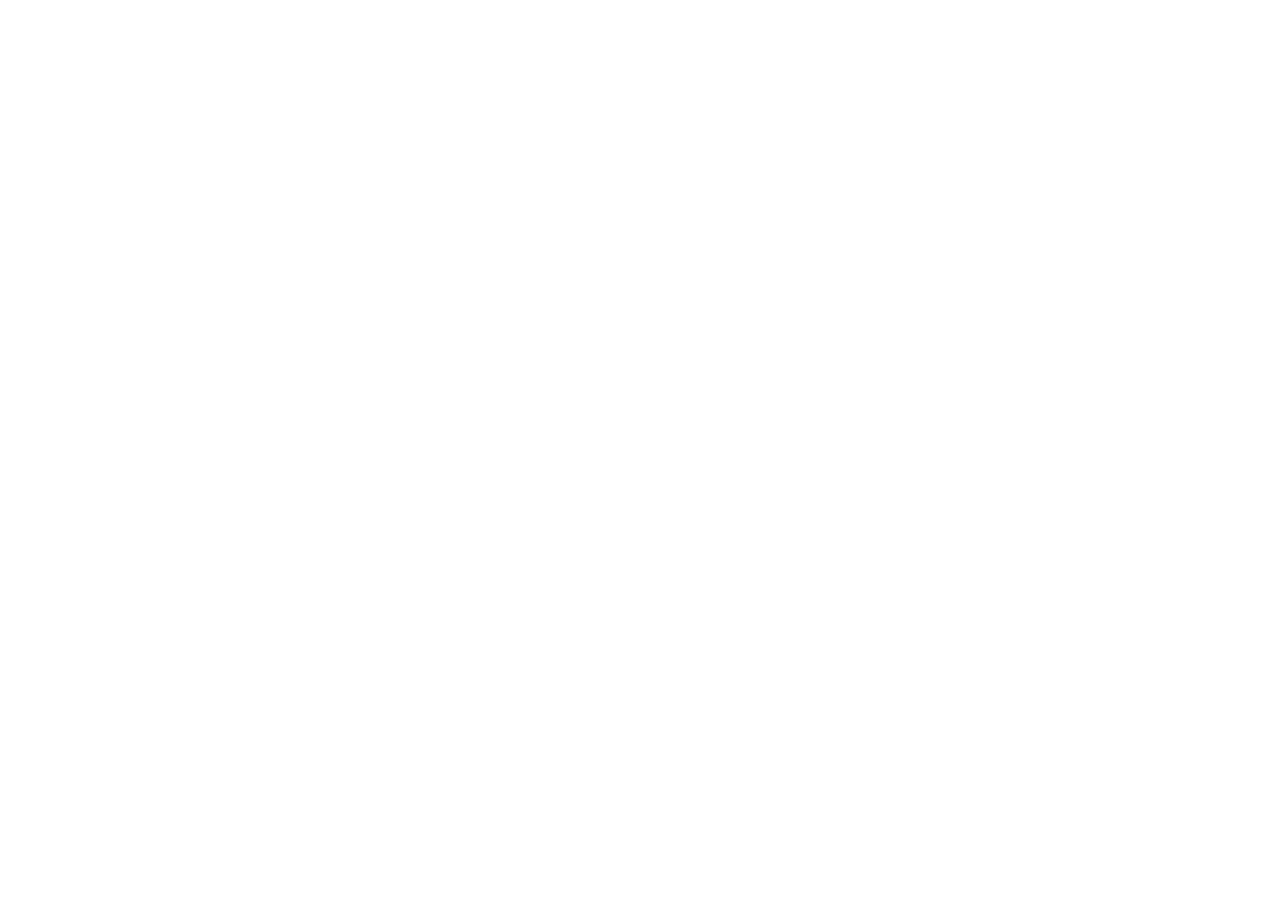
==== index.html @ 74a70662 "Created index.html" ====
<!DOCTYPE html>
<html lang="en">
<head>
    <meta charset="UTF-8">
    <meta http-equiv="X-UA-Compatible" content="IE=edge">
    <meta name="viewport" content="width=device-width, initial-scale=1.0">
    <title>Document</title>
</head>
<body>
    
</body>
</html>
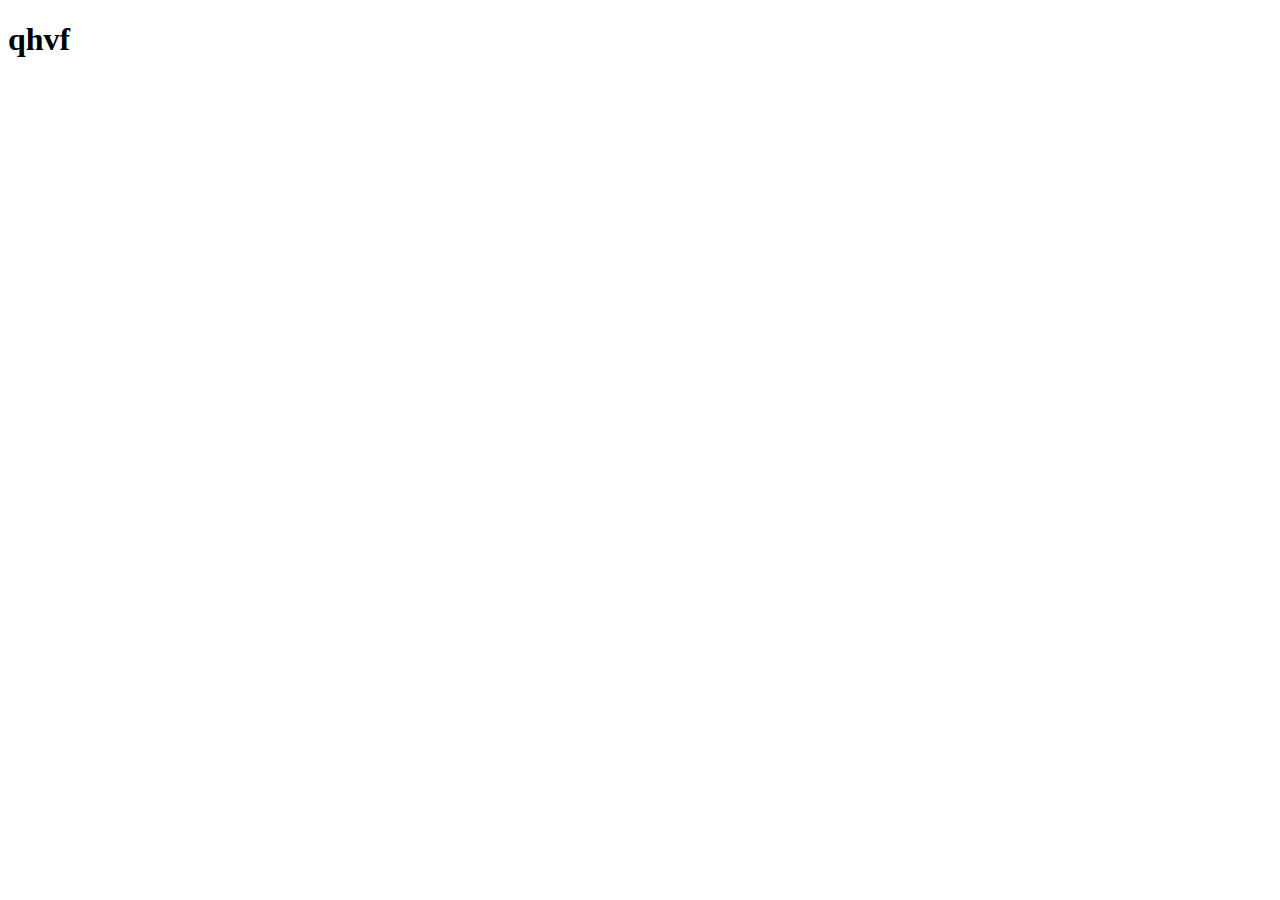
==== commit 2396337d: "Update index.html" ====
--- a/index.html
+++ b/index.html
@@ -1,12 +1,12 @@
 <!DOCTYPE html>
 <html lang="en">
-<head>
-    <meta charset="UTF-8">
-    <meta http-equiv="X-UA-Compatible" content="IE=edge">
-    <meta name="viewport" content="width=device-width, initial-scale=1.0">
+  <head>
+    <meta charset="UTF-8" />
+    <meta http-equiv="X-UA-Compatible" content="IE=edge" />
+    <meta name="viewport" content="width=device-width, initial-scale=1.0" />
     <title>Document</title>
-</head>
-<body>
-    
-</body>
-</html>+  </head>
+  <body>
+    <h1>qhvf</h1>
+  </body>
+</html>
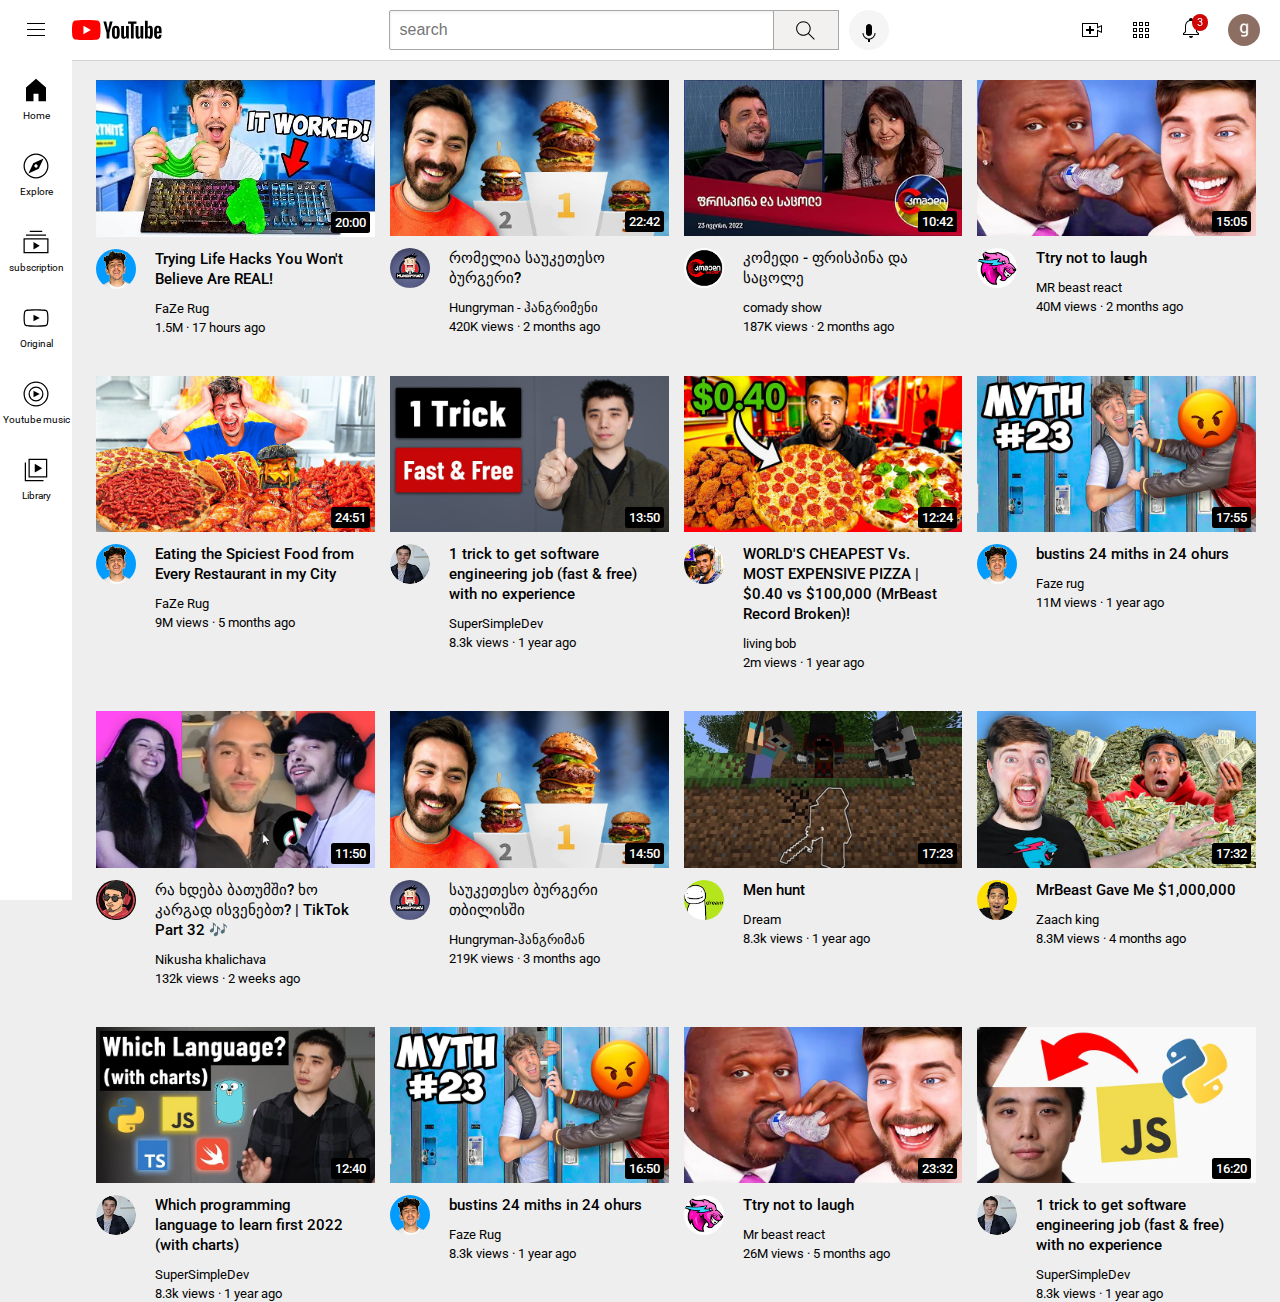
==== commit 18ff9ee8: "final changes" ====
--- a/index.html
+++ b/index.html
@@ -4,9 +4,373 @@
     <meta charset="UTF-8" />
     <meta http-equiv="X-UA-Compatible" content="IE=edge" />
     <meta name="viewport" content="width=device-width, initial-scale=1.0" />
-    <title>Document</title>
+    <title>Youtube</title>
+    <link rel="stylesheet" href="/styles/general.css" />
+    <link rel="stylesheet" href="/styles/video.css" />
+    <link rel="stylesheet" href="/styles/header.css" />
+    <link rel="stylesheet" href="/styles/sidebar.css" />
+    <link rel="stylesheet" href="/styles/responcive.css" />
   </head>
   <body>
-    <h1>qhvf</h1>
+    <header class="header">
+      <div class="left-section">
+        <img class="hamburger-menu" src="/icons/hamburger-menu.svg" alt="" />
+        <img class="youtube-logo" src="/icons/youtube-logo.svg" alt="" />
+      </div>
+      <div class="middle-section">
+        <input class="search-bar" type="text" placeholder="search" />
+        <button class="search-button">
+          <img src="/icons/search.svg" alt="" />
+          <div class="tool-tips">search</div>
+        </button>
+        <button class="voice-search-button">
+          <img src="/icons/voice-search-icon.svg" alt="" />
+          <div class="tool-tips">search with your voice</div>
+        </button>
+      </div>
+      <div class="right-section">
+        <div class="upload-icon-container">
+          <img class="upload" src="/icons/upload.svg" alt="" />
+          <div class="tool-tips">Create</div>
+        </div>
+        <img class="youtube-apps" src="/icons/youtube-apps.svg" alt="" />
+        <div class="notification-icon-container">
+          <img class="notifications" src="/icons/notifications.svg" alt="" />
+          <div class="notifications-count">3</div>
+        </div>
+        <img class="my-profile" src="/icons/Myprofile.jpeg" alt="" />
+      </div>
+    </header>
+    <nav class="sidebar">
+      <div class="sidebar-links">
+        <img src="/sidebar-icons/home.svg" alt="" />
+        <div>Home</div>
+      </div>
+      <div class="sidebar-links">
+        <img src="/sidebar-icons/explore.svg" alt="" />
+        <div>Explore</div>
+      </div>
+      <div class="sidebar-links">
+        <img src="/sidebar-icons/subscriptions.svg" alt="" />
+        <div>subscription</div>
+      </div>
+      <div class="sidebar-links">
+        <img src="/sidebar-icons/originals.svg" alt="" />
+        <div>Original</div>
+      </div>
+      <div class="sidebar-links">
+        <img src="/sidebar-icons/youtube-music.svg" alt="" />
+        <div>Youtube music</div>
+      </div>
+      <div class="sidebar-links">
+        <img src="/sidebar-icons/library.svg" alt="" />
+        <div>Library</div>
+      </div>
+    </nav>
+    <main>
+      <section class="video-grid">
+        <div class="video-preview">
+          <div class="thumbnail-row">
+            <img class="thumbnail" src="/thumbnails/faze-rug.webp" alt="" />
+            <div class="video-time">20:00</div>
+          </div>
+          <div class="video-info-grid">
+            <div class="channal-picture">
+              <img class="profile-picture" src="/pfp/faze rug.jpeg" alt="" />
+            </div>
+            <div class="video-info">
+              <p class="video-title">
+                Trying Life Hacks You Won't Believe Are REAL!
+              </p>
+              <p class="video-author">FaZe Rug</p>
+              <p class="video-stats">1.5M &#183; 17 hours ago</p>
+            </div>
+          </div>
+        </div>
+        <div class="video-preview">
+          <div class="thumbnail-row">
+            <img class="thumbnail" src="/thumbnails/hunry man.webp" alt="" />
+            <div class="video-time">22:42</div>
+          </div>
+          <div>
+            <div class="channal-picture">
+              <img class="profile-picture" src="/pfp/hunry man.jpeg" alt="" />
+            </div>
+            <div class="video-info">
+              <p class="video-title">რომელია საუკეთესო ბურგერი?</p>
+              <p class="video-author">Hungryman - ჰანგრიმენი</p>
+              <p class="video-stats">420K views &#183; 2 months ago</p>
+            </div>
+          </div>
+        </div>
+        <div class="video-preview">
+          <div class="thumbnail-row">
+            <img class="thumbnail" src="/thumbnails/კომედი.webp" alt="" />
+            <div class="video-time">10:42</div>
+          </div>
+          <div>
+            <div class="channal-picture">
+              <img class="profile-picture" src="/pfp/comady show.jpeg" alt="" />
+            </div>
+            <div class="video-info">
+              <p class="video-title">კომედი - ფრისპინა და საცოლე</p>
+              <p class="video-author">comady show</p>
+              <p class="video-stats">187K views &#183; 2 months ago</p>
+            </div>
+          </div>
+        </div>
+        <div class="video-preview">
+          <div class="thumbnail-row">
+            <img
+              class="thumbnail"
+              src="/thumbnails/Mr beast react.webp"
+              alt=""
+            />
+            <div class="video-time">15:05</div>
+          </div>
+          <div>
+            <div class="channal-picture">
+              <img
+                class="profile-picture"
+                src="/pfp/mr beast react.jpeg"
+                alt=""
+              />
+            </div>
+            <div class="video-info">
+              <p class="video-title">Ttry not to laugh</p>
+              <p class="video-author">MR beast react</p>
+              <p class="video-stats">40M views &#183; 2 months ago</p>
+            </div>
+          </div>
+        </div>
+        <div class="video-preview">
+          <div class="thumbnail-row">
+            <img class="thumbnail" src="/thumbnails/faze-rug-2.webp" alt="" />
+            <div class="video-time">24:51</div>
+          </div>
+          <div>
+            <div class="channal-picture">
+              <img class="profile-picture" src="/pfp/faze rug.jpeg" alt="" />
+            </div>
+            <div class="video-info">
+              <p class="video-title">
+                Eating the Spiciest Food from Every Restaurant in my City
+              </p>
+              <p class="video-author">FaZe Rug</p>
+              <p class="video-stats">9M views &#183; 5 months ago</p>
+            </div>
+          </div>
+        </div>
+        <div class="video-preview">
+          <div class="thumbnail-row">
+            <img class="thumbnail" src="/thumbnails/1 trick.jpeg" alt="" />
+            <div class="video-time">13:50</div>
+          </div>
+          <div>
+            <div class="channal-picture">
+              <img
+                class="profile-picture"
+                src="/pfp/super simple.jpeg"
+                alt=""
+              />
+            </div>
+            <div class="video-info">
+              <p class="video-title">
+                1 trick to get software engineering job (fast & free) with no
+                experience
+              </p>
+              <p class="video-author">SuperSimpleDev</p>
+              <p class="video-stats">8.3k views &#183; 1 year ago</p>
+            </div>
+          </div>
+        </div>
+        <div class="video-preview">
+          <div class="thumbnail-row">
+            <img class="thumbnail" src="/thumbnails/living bob.webp" alt="" />
+            <div class="video-time">12:24</div>
+          </div>
+          <div>
+            <div class="channal-picture">
+              <img class="profile-picture" src="/pfp/living bob.jpeg" alt="" />
+            </div>
+            <div class="video-info">
+              <p class="video-title">
+                WORLD'S CHEAPEST Vs. MOST EXPENSIVE PIZZA | $0.40 vs $100,000
+                (MrBeast Record Broken)!
+              </p>
+              <p class="video-author">living bob</p>
+              <p class="video-stats">2m views &#183; 1 year ago</p>
+            </div>
+          </div>
+        </div>
+        <div class="video-preview">
+          <div class="thumbnail-row">
+            <img class="thumbnail" src="/thumbnails/faze rug 2.webp" alt="" />
+            <div class="video-time">17:55</div>
+          </div>
+          <div>
+            <div class="channal-picture">
+              <img class="profile-picture" src="/pfp/faze rug.jpeg" alt="" />
+            </div>
+            <div class="video-info">
+              <p class="video-title">bustins 24 miths in 24 ohurs</p>
+              <p class="video-author">Faze rug</p>
+              <p class="video-stats">11M views &#183; 1 year ago</p>
+            </div>
+          </div>
+        </div>
+        <div class="video-preview">
+          <div class="thumbnail-row">
+            <img class="thumbnail" src="/thumbnails/nika tmg 2.webp" alt="" />
+            <div class="video-time">11:50</div>
+          </div>
+          <div>
+            <div class="channal-picture">
+              <img class="profile-picture" src="/pfp/nika tmg.jpeg" alt="" />
+            </div>
+            <div class="video-info">
+              <p class="video-title">
+                რა ხდება ბათუმში? ხო კარგად ისვენებთ? | TikTok Part 32 🎶
+              </p>
+              <p class="video-author">Nikusha khalichava</p>
+              <p class="video-stats">132k views &#183; 2 weeks ago</p>
+            </div>
+          </div>
+        </div>
+        <div class="video-preview">
+          <div class="thumbnail-row">
+            <img class="thumbnail" src="/thumbnails/hunry man.webp" alt="" />
+            <div class="video-time">14:50</div>
+          </div>
+          <div>
+            <div class="channal-picture">
+              <img class="profile-picture" src="/pfp/hunry man.jpeg" alt="" />
+            </div>
+            <div class="video-info">
+              <p class="video-title">საუკეთესო ბურგერი თბილისში</p>
+              <p class="video-author">Hungryman-ჰანგრიმან</p>
+              <p class="video-stats">219K views &#183; 3 months ago</p>
+            </div>
+          </div>
+        </div>
+        <div class="video-preview">
+          <div class="thumbnail-row">
+            <img class="thumbnail" src="/thumbnails/dream.webp" alt="" />
+            <div class="video-time">17:23</div>
+          </div>
+          <div>
+            <div class="channal-picture">
+              <img class="profile-picture" src="/pfp/dream.jpeg" alt="" />
+            </div>
+            <div class="video-info">
+              <p class="video-title">Men hunt</p>
+              <p class="video-author">Dream</p>
+              <p class="video-stats">8.3k views &#183; 1 year ago</p>
+            </div>
+          </div>
+        </div>
+        <div class="video-preview">
+          <div class="thumbnail-row">
+            <img class="thumbnail" src="/thumbnails/zach.webp" alt="" />
+            <div class="video-time">17:32</div>
+          </div>
+          <div>
+            <div class="channal-picture">
+              <img class="profile-picture" src="/pfp/zach.jpeg" alt="" />
+            </div>
+            <div class="video-info">
+              <p class="video-title">MrBeast Gave Me $1,000,000</p>
+              <p class="video-author">Zaach king</p>
+              <p class="video-stats">8.3M views &#183; 4 months ago</p>
+            </div>
+          </div>
+        </div>
+        <div class="video-preview">
+          <div class="thumbnail-row">
+            <img class="thumbnail" src="/thumbnails/super simple.webp" alt="" />
+            <div class="video-time">12:40</div>
+          </div>
+          <div>
+            <div class="channal-picture">
+              <img
+                class="profile-picture"
+                src="/pfp/super simple.jpeg"
+                alt=""
+              />
+            </div>
+            <div class="video-info">
+              <p class="video-title">
+                Which programming language to learn first 2022 (with charts)
+              </p>
+              <p class="video-author">SuperSimpleDev</p>
+              <p class="video-stats">8.3k views &#183; 1 year ago</p>
+            </div>
+          </div>
+        </div>
+        <div class="video-preview">
+          <div class="thumbnail-row">
+            <img class="thumbnail" src="/thumbnails/faze rug 2.webp" alt="" />
+            <div class="video-time">16:50</div>
+          </div>
+          <div>
+            <div class="channal-picture">
+              <img class="profile-picture" src="/pfp/faze rug.jpeg" alt="" />
+            </div>
+            <div class="video-info">
+              <p class="video-title">bustins 24 miths in 24 ohurs</p>
+              <p class="video-author">Faze Rug</p>
+              <p class="video-stats">8.3k views &#183; 1 year ago</p>
+            </div>
+          </div>
+        </div>
+        <div class="video-preview">
+          <div class="thumbnail-row">
+            <img
+              class="thumbnail"
+              src="/thumbnails/Mr beast react.webp"
+              alt=""
+            />
+            <div class="video-time">23:32</div>
+          </div>
+          <div>
+            <div class="channal-picture">
+              <img
+                class="profile-picture"
+                src="/pfp/mr beast react.jpeg"
+                alt=""
+              />
+            </div>
+            <div class="video-info">
+              <p class="video-title">Ttry not to laugh</p>
+              <p class="video-author">Mr beast react</p>
+              <p class="video-stats">26M views &#183; 5 months ago</p>
+            </div>
+          </div>
+        </div>
+        <div class="video-preview">
+          <div class="thumbnail-row">
+            <img class="thumbnail" src="/thumbnails/7.webp" alt="" />
+            <div class="video-time">16:20</div>
+          </div>
+          <div>
+            <div class="channal-picture">
+              <img
+                class="profile-picture"
+                src="/pfp/super simple.jpeg"
+                alt=""
+              />
+            </div>
+            <div class="video-info">
+              <p class="video-title">
+                1 trick to get software engineering job (fast & free) with no
+                experience
+              </p>
+              <p class="video-author">SuperSimpleDev</p>
+              <p class="video-stats">8.3k views &#183; 1 year ago</p>
+            </div>
+          </div>
+        </div>
+      </section>
+    </main>
   </body>
 </html>
--- a/styles/general.css
+++ b/styles/general.css
@@ -0,0 +1,21 @@
+@import url('https://fonts.googleapis.com/css2?family=Roboto:wght@400;500;700&display=swap');
+
+:root {
+    --active-font-family: 'Roboto', sans-serif;
+    --black-color: black;
+}
+
+body {
+    margin: 0px;
+    padding-top: 80px;
+    padding-left: 96px;
+    padding-right: 24px;
+    background-color: rgb(238, 238, 238);
+    font-family: roboto, arial;
+}
+
+p {
+    font-family: var(--active-font-family);
+    margin-top: 0px;
+    margin-bottom: 0px;
+}
--- a/styles/video.css
+++ b/styles/video.css
@@ -0,0 +1,66 @@
+.thumbnail {
+    width: 100%;
+}
+
+.thumbnail-row {
+    margin-bottom: 8px;
+    position: relative;
+}
+
+ .video-title {
+   margin-top: 0px;
+   font-size: 15px;
+   font-weight: 500;
+   line-height: 20px;
+   margin-bottom: 12px;
+} 
+
+.video-time {
+    background-color: var(--black-color);
+    color: white;
+    position: absolute;
+    bottom: 8px;
+    right: 5px;
+   font-size: 13px;
+   font-weight: 500;
+   padding: 3px 4px;
+   border-radius: 2.5px;
+}
+
+/* .video-info-grid {
+    display: grid;
+    grid-template-columns: 50px 1fr;
+} */
+
+.channal-picture {
+    display: inline-block;
+    /* width: 20px; */
+    vertical-align: top;
+    margin-right: 15px;
+}
+
+.profile-picture {
+    width: 40px;
+    border-radius: 50%;
+}
+
+.video-info {
+    display: inline-block;
+    width: 200px;
+}
+
+.video-author,
+.video-stats  {
+    font-size: 13px;
+}
+
+.video-author {
+    margin-bottom: 4px;
+}
+
+.video-grid {
+    display: grid;
+    grid-template-columns: 1fr 1fr 1fr 1fr;
+    column-gap: 15px;
+    row-gap: 40px;
+}--- a/styles/header.css
+++ b/styles/header.css
@@ -0,0 +1,151 @@
+.header {
+    height: 60px;
+    display: flex;
+    flex-direction: row;
+    justify-content: space-between;
+    position: fixed;
+    z-index: 100;
+    top: 0;
+    right: 0;
+    left: 0 ;
+    background-color: white;
+    border-bottom: 1px solid rgb(213, 211, 211); 
+}
+
+.left-section {
+    display: flex;
+    align-items: center;
+}
+
+.hamburger-menu {
+    height: 24px;
+    margin-left: 24px;
+    margin-right: 24px;
+}
+
+.youtube-logo {
+    height: 20px;
+}
+
+.middle-section {
+    flex: 1;
+    margin-left: 70px;
+    margin-right: 35px;
+    max-width: 500px;
+    display: flex;
+    align-items: center;
+}
+
+.search-bar {
+    flex: 1;
+    height: 36px;
+    padding-left: 10px;
+    font-size: 16px;
+    border: 1px solid rgb(166, 166, 166);
+    border-radius: 2px;
+    box-shadow: inset 1px 2px 3px rgba(0, 0, 0, 0.05);
+    width: 0;
+}
+
+.search-bar,
+.voice-search-button,
+.upload-icon-container {
+    display: flex;
+    justify-content: center;
+    align-items: center;
+    position: relative;
+}
+
+.search-button .tool-tips,
+.voice-search-button .tool-tips,
+.upload-icon-container .tool-tips{
+    position: absolute;
+    background-color: gray;
+    color: white;
+    padding: 4px 8px;
+    font-size: 13.6px;
+    bottom: -30px;
+    opacity: 0;
+    transition: opacity 0.15s;
+    pointer-events: none;
+    white-space: nowrap;
+}
+
+.search-button:hover .tool-tips,
+.voice-search-button:hover .tool-tips,
+.upload-icon-container:hover .tool-tips {
+    opacity: 1;
+}
+
+.search-bar::placeholder {
+    font-weight: var(--active-font-family);
+    font-size: 16px;
+}
+
+.search-button {
+    height: 40px;
+    width: 66px;
+    background-color: rgb(243, 240, 240);
+    border: 1px solid rgb(166, 166, 166);
+    margin-left: -1px;
+    margin-right: 10px;
+}
+
+.search-button img {
+    height: 25px;
+    margin-top: 4px;
+}
+
+.voice-search-button {
+    height: 40px;
+    width: 40px;
+    border-radius: 50%;
+    border: none;
+    background-color: rgb(245, 245, 245);
+}
+
+.voice-search-button img {
+    height: 24px;
+    margin-top: 6px;
+}
+
+.right-section {
+    width: 180px;
+    display: flex;
+    align-items: center;
+    justify-content: space-between;
+    margin-right: 20px;
+    flex-shrink: 0;
+}
+
+.upload {
+    height: 24px;
+}
+
+.youtube-apps {
+    height: 24px;
+}
+
+.notifications {
+    height: 24px;
+}
+
+.notification-icon-container {
+    position: relative;
+}
+
+.notifications-count {
+    position: absolute;
+    top: -2px;
+    right: -5px;
+    background-color: rgb(207, 4, 4);
+    color: white;
+    font-size: 11px;
+    padding: 2px 5px;
+    border-radius: 10px;
+}
+
+.my-profile {
+    height: 32px;
+    border-radius: 50%;
+}--- a/styles/sidebar.css
+++ b/styles/sidebar.css
@@ -0,0 +1,32 @@
+.sidebar {
+    position: fixed;
+    top: 55px;
+    left: 0;
+    bottom: 0;
+    background-color: white;
+    width: 72px;
+    z-index: 200;
+    padding-top: 5px;
+}
+
+.sidebar-links {
+    height: 76px;
+    display: flex;
+    justify-content: center;
+    align-items: center;
+    flex-direction: column;
+    cursor: pointer;
+}
+
+.sidebar-links:hover {
+    background-color: rgb(227, 226, 226);
+}
+
+.sidebar-links img {
+    height: 30px;
+    margin-bottom: 5px;
+}
+
+.sidebar-links div {
+    font-size: 10px ;
+}--- a/styles/responcive.css
+++ b/styles/responcive.css
@@ -0,0 +1,20 @@
+@media screen and (max-width:800px){
+    .video-grid {
+        display: grid;
+        grid-template-columns: 1fr;
+    }
+}
+
+@media screen and (min-width:751px) and (max-width:999px){
+    .video-grid {
+        display: grid;
+        grid-template-columns: 1fr 1fr;
+    }
+}
+
+@media screen and (min-width:1500px){
+    .video-grid {
+        display: grid;
+        grid-template-columns:1fr 1fr 1fr 1fr;
+    }
+}
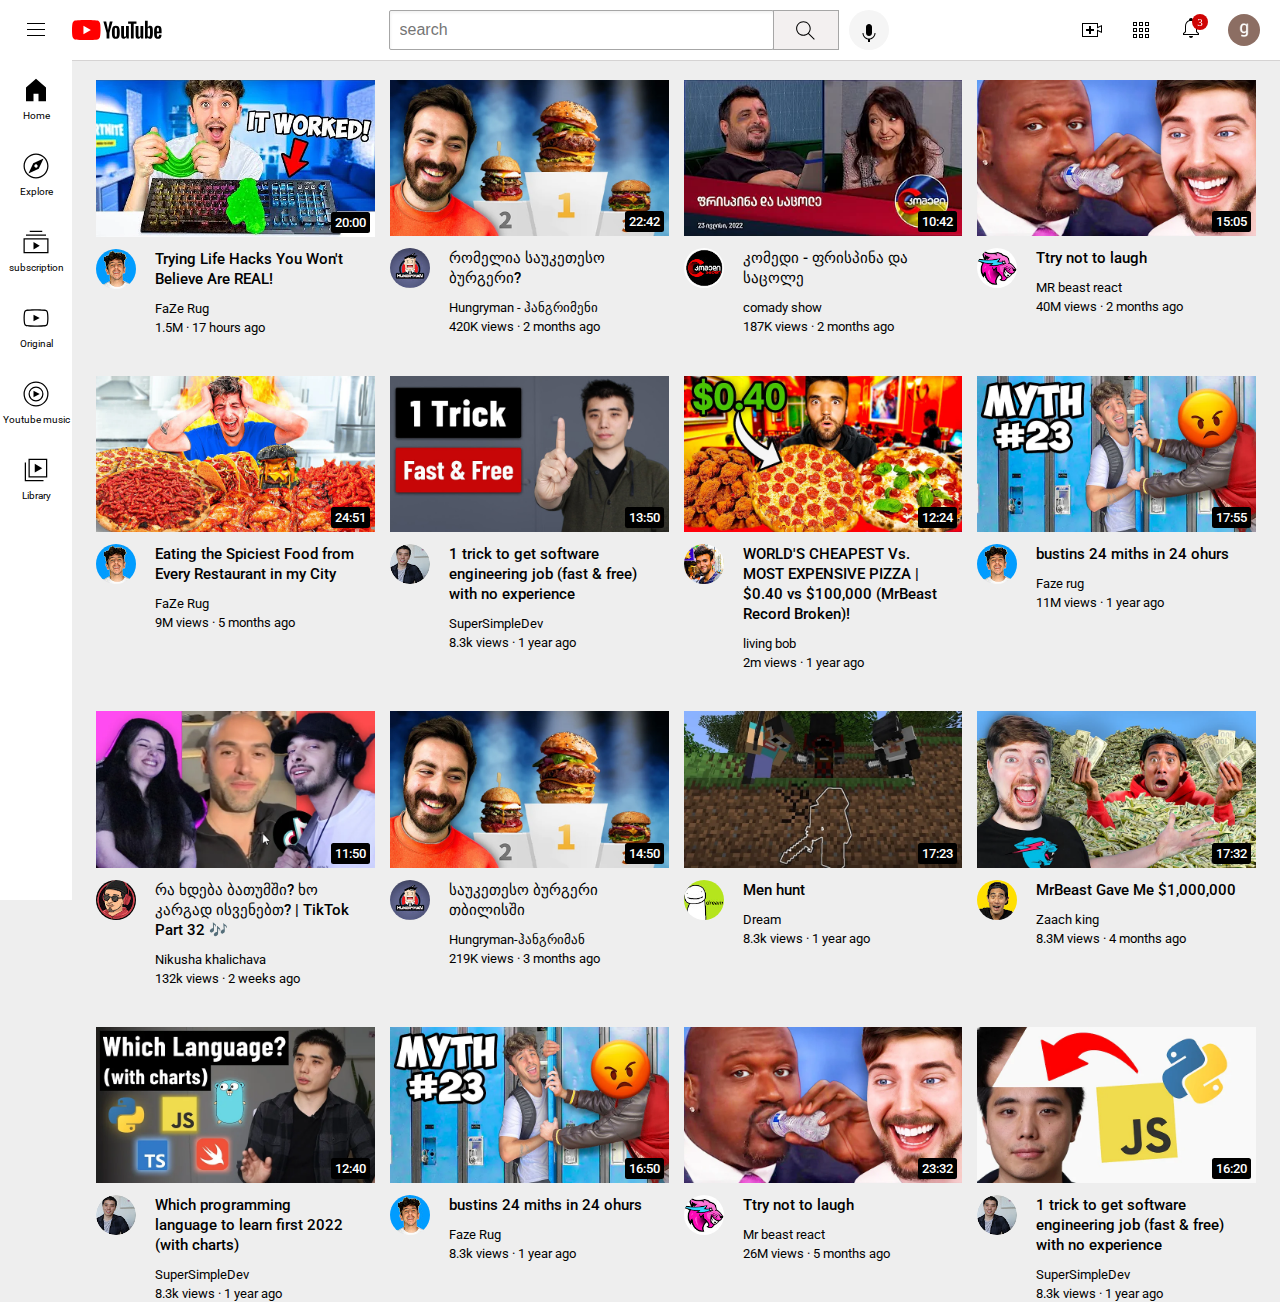
==== commit 7a833150: "styles" ====
--- a/index.html
+++ b/index.html
@@ -5,78 +5,80 @@
     <meta http-equiv="X-UA-Compatible" content="IE=edge" />
     <meta name="viewport" content="width=device-width, initial-scale=1.0" />
     <title>Youtube</title>
-    <link rel="stylesheet" href="/styles/general.css" />
-    <link rel="stylesheet" href="/styles/video.css" />
-    <link rel="stylesheet" href="/styles/header.css" />
-    <link rel="stylesheet" href="/styles/sidebar.css" />
-    <link rel="stylesheet" href="/styles/responcive.css" />
+    <link rel="stylesheet" href="./styles/general.css" />
+    <link rel="stylesheet" href="./styles/video.css" />
+    <link rel="stylesheet" href="./styles/header.css" />
+    <link rel="stylesheet" href="./styles/sidebar.css" />
+    <link rel="stylesheet" href="./styles/responcive.css" />
   </head>
   <body>
     <header class="header">
       <div class="left-section">
-        <img class="hamburger-menu" src="/icons/hamburger-menu.svg" alt="" />
-        <img class="youtube-logo" src="/icons/youtube-logo.svg" alt="" />
+        <img class="hamburger-menu" src="./icons/hamburger-menu.svg" alt="" />
+        <img class="youtube-logo" src="./icons/youtube-logo.svg" alt="" />
       </div>
       <div class="middle-section">
         <input class="search-bar" type="text" placeholder="search" />
         <button class="search-button">
-          <img src="/icons/search.svg" alt="" />
+          <img src="./icons/search.svg" alt="" />
           <div class="tool-tips">search</div>
         </button>
         <button class="voice-search-button">
-          <img src="/icons/voice-search-icon.svg" alt="" />
+          <img src="./icons/voice-search-icon.svg" alt="" />
           <div class="tool-tips">search with your voice</div>
         </button>
       </div>
       <div class="right-section">
         <div class="upload-icon-container">
-          <img class="upload" src="/icons/upload.svg" alt="" />
+          <img class="upload" src="./icons/upload.svg" alt="" />
           <div class="tool-tips">Create</div>
         </div>
-        <img class="youtube-apps" src="/icons/youtube-apps.svg" alt="" />
+        <img class="youtube-apps" src="./icons/youtube-apps.svg" alt="" />
         <div class="notification-icon-container">
-          <img class="notifications" src="/icons/notifications.svg" alt="" />
+          <img class="notifications" src="./icons/notifications.svg" alt="" />
           <div class="notifications-count">3</div>
         </div>
-        <img class="my-profile" src="/icons/Myprofile.jpeg" alt="" />
+        <img class="my-profile" src="./icons/Myprofile.jpeg" alt="" />
       </div>
     </header>
+    <!-- sidebar -->
     <nav class="sidebar">
       <div class="sidebar-links">
-        <img src="/sidebar-icons/home.svg" alt="" />
+        <img src="./sidebar-icons/home.svg" alt="" />
         <div>Home</div>
       </div>
       <div class="sidebar-links">
-        <img src="/sidebar-icons/explore.svg" alt="" />
+        <img src="./sidebar-icons/explore.svg" alt="" />
         <div>Explore</div>
       </div>
       <div class="sidebar-links">
-        <img src="/sidebar-icons/subscriptions.svg" alt="" />
+        <img src="./sidebar-icons/subscriptions.svg" alt="" />
         <div>subscription</div>
       </div>
       <div class="sidebar-links">
-        <img src="/sidebar-icons/originals.svg" alt="" />
+        <img src="./sidebar-icons/originals.svg" alt="" />
         <div>Original</div>
       </div>
       <div class="sidebar-links">
-        <img src="/sidebar-icons/youtube-music.svg" alt="" />
+        <img src="./sidebar-icons/youtube-music.svg" alt="" />
         <div>Youtube music</div>
       </div>
       <div class="sidebar-links">
-        <img src="/sidebar-icons/library.svg" alt="" />
+        <img src="./sidebar-icons/library.svg" alt="" />
         <div>Library</div>
       </div>
     </nav>
+    <!-- sidebar -->
     <main>
       <section class="video-grid">
         <div class="video-preview">
           <div class="thumbnail-row">
-            <img class="thumbnail" src="/thumbnails/faze-rug.webp" alt="" />
+            <img class="thumbnail" src="./thumbnails/faze-rug.webp" alt="" />
             <div class="video-time">20:00</div>
           </div>
           <div class="video-info-grid">
             <div class="channal-picture">
-              <img class="profile-picture" src="/pfp/faze rug.jpeg" alt="" />
+              <img class="profile-picture" src="./pfp/faze rug.jpeg" alt="" />
             </div>
             <div class="video-info">
               <p class="video-title">
@@ -89,12 +91,12 @@
         </div>
         <div class="video-preview">
           <div class="thumbnail-row">
-            <img class="thumbnail" src="/thumbnails/hunry man.webp" alt="" />
+            <img class="thumbnail" src="./thumbnails/hunry man.webp" alt="" />
             <div class="video-time">22:42</div>
           </div>
           <div>
             <div class="channal-picture">
-              <img class="profile-picture" src="/pfp/hunry man.jpeg" alt="" />
+              <img class="profile-picture" src="./pfp/hunry man.jpeg" alt="" />
             </div>
             <div class="video-info">
               <p class="video-title">რომელია საუკეთესო ბურგერი?</p>
@@ -105,12 +107,16 @@
         </div>
         <div class="video-preview">
           <div class="thumbnail-row">
-            <img class="thumbnail" src="/thumbnails/კომედი.webp" alt="" />
+            <img class="thumbnail" src="./thumbnails/კომედი.webp" alt="" />
             <div class="video-time">10:42</div>
           </div>
           <div>
             <div class="channal-picture">
-              <img class="profile-picture" src="/pfp/comady show.jpeg" alt="" />
+              <img
+                class="profile-picture"
+                src="./pfp/comady show.jpeg"
+                alt=""
+              />
             </div>
             <div class="video-info">
               <p class="video-title">კომედი - ფრისპინა და საცოლე</p>
@@ -123,7 +129,7 @@
           <div class="thumbnail-row">
             <img
               class="thumbnail"
-              src="/thumbnails/Mr beast react.webp"
+              src="./thumbnails/Mr beast react.webp"
               alt=""
             />
             <div class="video-time">15:05</div>
@@ -132,7 +138,7 @@
             <div class="channal-picture">
               <img
                 class="profile-picture"
-                src="/pfp/mr beast react.jpeg"
+                src="./pfp/mr beast react.jpeg"
                 alt=""
               />
             </div>
@@ -145,12 +151,12 @@
         </div>
         <div class="video-preview">
           <div class="thumbnail-row">
-            <img class="thumbnail" src="/thumbnails/faze-rug-2.webp" alt="" />
+            <img class="thumbnail" src="./thumbnails/faze-rug-2.webp" alt="" />
             <div class="video-time">24:51</div>
           </div>
           <div>
             <div class="channal-picture">
-              <img class="profile-picture" src="/pfp/faze rug.jpeg" alt="" />
+              <img class="profile-picture" src="./pfp/faze rug.jpeg" alt="" />
             </div>
             <div class="video-info">
               <p class="video-title">
@@ -163,14 +169,14 @@
         </div>
         <div class="video-preview">
           <div class="thumbnail-row">
-            <img class="thumbnail" src="/thumbnails/1 trick.jpeg" alt="" />
+            <img class="thumbnail" src="./thumbnails/1 trick.jpeg" alt="" />
             <div class="video-time">13:50</div>
           </div>
           <div>
             <div class="channal-picture">
               <img
                 class="profile-picture"
-                src="/pfp/super simple.jpeg"
+                src="./pfp/super simple.jpeg"
                 alt=""
               />
             </div>
@@ -186,12 +192,12 @@
         </div>
         <div class="video-preview">
           <div class="thumbnail-row">
-            <img class="thumbnail" src="/thumbnails/living bob.webp" alt="" />
+            <img class="thumbnail" src="./thumbnails/living bob.webp" alt="" />
             <div class="video-time">12:24</div>
           </div>
           <div>
             <div class="channal-picture">
-              <img class="profile-picture" src="/pfp/living bob.jpeg" alt="" />
+              <img class="profile-picture" src="./pfp/living bob.jpeg" alt="" />
             </div>
             <div class="video-info">
               <p class="video-title">
@@ -205,12 +211,12 @@
         </div>
         <div class="video-preview">
           <div class="thumbnail-row">
-            <img class="thumbnail" src="/thumbnails/faze rug 2.webp" alt="" />
+            <img class="thumbnail" src="./thumbnails/faze rug 2.webp" alt="" />
             <div class="video-time">17:55</div>
           </div>
           <div>
             <div class="channal-picture">
-              <img class="profile-picture" src="/pfp/faze rug.jpeg" alt="" />
+              <img class="profile-picture" src="./pfp/faze rug.jpeg" alt="" />
             </div>
             <div class="video-info">
               <p class="video-title">bustins 24 miths in 24 ohurs</p>
@@ -221,12 +227,12 @@
         </div>
         <div class="video-preview">
           <div class="thumbnail-row">
-            <img class="thumbnail" src="/thumbnails/nika tmg 2.webp" alt="" />
+            <img class="thumbnail" src="./thumbnails/nika tmg 2.webp" alt="" />
             <div class="video-time">11:50</div>
           </div>
           <div>
             <div class="channal-picture">
-              <img class="profile-picture" src="/pfp/nika tmg.jpeg" alt="" />
+              <img class="profile-picture" src="./pfp/nika tmg.jpeg" alt="" />
             </div>
             <div class="video-info">
               <p class="video-title">
@@ -239,12 +245,12 @@
         </div>
         <div class="video-preview">
           <div class="thumbnail-row">
-            <img class="thumbnail" src="/thumbnails/hunry man.webp" alt="" />
+            <img class="thumbnail" src="./thumbnails/hunry man.webp" alt="" />
             <div class="video-time">14:50</div>
           </div>
           <div>
             <div class="channal-picture">
-              <img class="profile-picture" src="/pfp/hunry man.jpeg" alt="" />
+              <img class="profile-picture" src="./pfp/hunry man.jpeg" alt="" />
             </div>
             <div class="video-info">
               <p class="video-title">საუკეთესო ბურგერი თბილისში</p>
@@ -255,12 +261,12 @@
         </div>
         <div class="video-preview">
           <div class="thumbnail-row">
-            <img class="thumbnail" src="/thumbnails/dream.webp" alt="" />
+            <img class="thumbnail" src="./thumbnails/dream.webp" alt="" />
             <div class="video-time">17:23</div>
           </div>
           <div>
             <div class="channal-picture">
-              <img class="profile-picture" src="/pfp/dream.jpeg" alt="" />
+              <img class="profile-picture" src="./pfp/dream.jpeg" alt="" />
             </div>
             <div class="video-info">
               <p class="video-title">Men hunt</p>
@@ -271,12 +277,12 @@
         </div>
         <div class="video-preview">
           <div class="thumbnail-row">
-            <img class="thumbnail" src="/thumbnails/zach.webp" alt="" />
+            <img class="thumbnail" src="./thumbnails/zach.webp" alt="" />
             <div class="video-time">17:32</div>
           </div>
           <div>
             <div class="channal-picture">
-              <img class="profile-picture" src="/pfp/zach.jpeg" alt="" />
+              <img class="profile-picture" src="./pfp/zach.jpeg" alt="" />
             </div>
             <div class="video-info">
               <p class="video-title">MrBeast Gave Me $1,000,000</p>
@@ -287,14 +293,18 @@
         </div>
         <div class="video-preview">
           <div class="thumbnail-row">
-            <img class="thumbnail" src="/thumbnails/super simple.webp" alt="" />
+            <img
+              class="thumbnail"
+              src="./thumbnails/super simple.webp"
+              alt=""
+            />
             <div class="video-time">12:40</div>
           </div>
           <div>
             <div class="channal-picture">
               <img
                 class="profile-picture"
-                src="/pfp/super simple.jpeg"
+                src="./pfp/super simple.jpeg"
                 alt=""
               />
             </div>
@@ -309,12 +319,12 @@
         </div>
         <div class="video-preview">
           <div class="thumbnail-row">
-            <img class="thumbnail" src="/thumbnails/faze rug 2.webp" alt="" />
+            <img class="thumbnail" src="./thumbnails/faze rug 2.webp" alt="" />
             <div class="video-time">16:50</div>
           </div>
           <div>
             <div class="channal-picture">
-              <img class="profile-picture" src="/pfp/faze rug.jpeg" alt="" />
+              <img class="profile-picture" src="./pfp/faze rug.jpeg" alt="" />
             </div>
             <div class="video-info">
               <p class="video-title">bustins 24 miths in 24 ohurs</p>
@@ -327,7 +337,7 @@
           <div class="thumbnail-row">
             <img
               class="thumbnail"
-              src="/thumbnails/Mr beast react.webp"
+              src="./thumbnails/Mr beast react.webp"
               alt=""
             />
             <div class="video-time">23:32</div>
@@ -336,7 +346,7 @@
             <div class="channal-picture">
               <img
                 class="profile-picture"
-                src="/pfp/mr beast react.jpeg"
+                src="./pfp/mr beast react.jpeg"
                 alt=""
               />
             </div>
@@ -349,14 +359,14 @@
         </div>
         <div class="video-preview">
           <div class="thumbnail-row">
-            <img class="thumbnail" src="/thumbnails/7.webp" alt="" />
+            <img class="thumbnail" src="./thumbnails/7.webp" alt="" />
             <div class="video-time">16:20</div>
           </div>
           <div>
             <div class="channal-picture">
               <img
                 class="profile-picture"
-                src="/pfp/super simple.jpeg"
+                src="./pfp/super simple.jpeg"
                 alt=""
               />
             </div>
--- a/styles/general.css
+++ b/styles/general.css
@@ -6,12 +6,17 @@
 }
 
 body {
+    margin: 0;
+    padding: 0;
+}
+
+main {
     margin: 0px;
     padding-top: 80px;
     padding-left: 96px;
     padding-right: 24px;
     background-color: rgb(238, 238, 238);
-    font-family: roboto, arial;
+    font-family: var(--active-font-family);
 }
 
 p {
--- a/styles/header.css
+++ b/styles/header.css
@@ -128,6 +128,7 @@
 
 .notifications {
     height: 24px;
+    font-family: var(--active-font-family);
 }
 
 .notification-icon-container {
--- a/styles/sidebar.css
+++ b/styles/sidebar.css
@@ -29,4 +29,5 @@
 
 .sidebar-links div {
     font-size: 10px ;
+    font-family: var(--active-font-family);
 }--- a/styles/responcive.css
+++ b/styles/responcive.css
@@ -1,7 +1,7 @@
-@media screen and (max-width:800px){
+@media screen and (min-width:1500px){
     .video-grid {
         display: grid;
-        grid-template-columns: 1fr;
+        grid-template-columns:1fr 1fr 1fr 1fr;
     }
 }
 
@@ -12,9 +12,86 @@
     }
 }
 
-@media screen and (min-width:1500px){
+@media screen and (max-width:800px){
     .video-grid {
         display: grid;
-        grid-template-columns:1fr 1fr 1fr 1fr;
+        grid-template-columns: 1fr;
+    }
+
+    main {
+        padding-top: 80px;
+        padding-left: 30px;
+        padding-right: 30px;
+        padding-bottom: 65px;
+    }
+
+    .sidebar {
+        position: fixed;
+        width: 100%;
+        height: 55px;
+        top: 92%;
+        background-color: white;
+        z-index: 200;
+        display: flex;
+        align-items: center;
+        justify-content: center;
+     }
+
+    .sidebar-links {
+        width: 90%;
+        height: 76px;
+        display: flex;
+        justify-content: center;
+        align-items: center;
+        flex-direction: column;
+        cursor: pointer;
+        bottom: 0;
     }
 }
+
+@media screen and (max-width:578px){
+    .hamburger-menu {
+        margin-left: 0;
+    }
+
+   .middle-section {
+    flex: 1;
+    margin-left: 30px;
+    margin-right: 25px;
+    max-width: 150px;
+    display: flex;
+    align-items: center;
+    margin-left: 0;
+       
+   }
+
+   .search-bar {
+    display: none;
+   }
+
+   .search-button {
+    height: 40px;
+    width: 66px;
+    background-color: rgb(243, 240, 240);
+    border: none;
+    margin-left: -1px;
+    margin-right: 0px;
+}
+}
+
+@media screen and (max-width:475px){
+    .hamburger-menu {
+       display: none;
+    }
+
+    .middle-section {
+        flex: 1;
+        margin-left: 0px;
+        margin-right: 0px;
+        max-width: 100px;
+        display: flex;
+        align-items: center;
+        margin-left: 0;
+           
+       }
+}